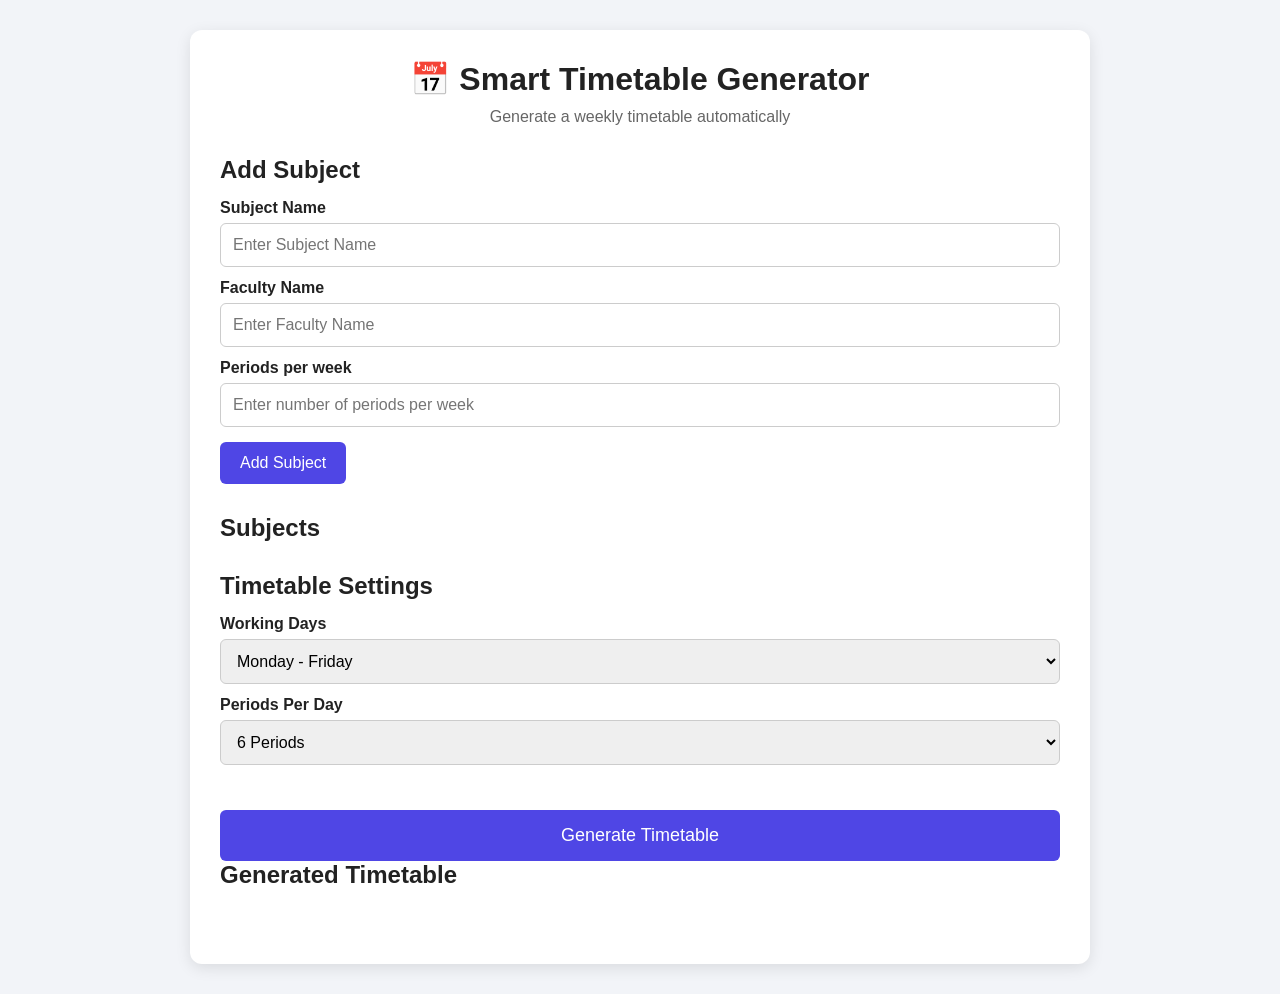
==== Smart-Timetable-Generator/index.html @ b75be43f "commit" ====
<!DOCTYPE html>
<html lang="en">

<head>
    <meta charset="UTF-8">

    <meta name="viewport" content="width=device-width, initial-scale=1.0">

    <title>Smart Timetable Generator</title>

    <link rel="stylesheet" href="style.css">
</head>

<body>

    <div class="container">

        <h1>📅 Smart Timetable Generator</h1>

        <p class="subtitle">
            Generate a weekly timetable automatically
        </p>


        <!-- Subject Input Section -->

        <div class="input-section">

            <h2>Add Subject</h2>

            <label for="subjectName">Subject Name</label>

            <input type="text" id="subjectName" placeholder="Enter Subject Name">

            <label for="facultyName">Faculty Name</label>

            <input type="text" id="facultyName" placeholder="Enter Faculty Name">

            <label for="periods">Periods per week</label>

            <input type="number" id="periods" placeholder="Enter number of periods per week">

            <button onclick="addSubject()">Add Subject</button>

        </div>


        <!-- Subject List -->

        <div class="subject-section">

            <h2>Subjects</h2>

            <ul id="subjectList"></ul>

        </div>


        <!-- Timetable Settings -->

        <div class="settings">

            <h2>Timetable Settings</h2>

            <label for="days">Working Days</label>

            <select id="days">

                <option value="5">Monday - Friday</option>
                <option value="6">Monday - Saturday</option>

            </select>


            <label for="periodsPerDay">Periods Per Day</label>

            <select id="periodsPerDay">

                <option value="5">5 Periods</option>
                <option value="6" selected>6 Periods</option>
                <option value="7">7 Periods</option>

            </select>

        </div>


        <!-- Generate Button -->

        <button
            class="generate-btn"
            onclick="generateTimetable()"
        >
            Generate Timetable
        </button>


        <!-- Result -->

        <div class="result">

            <h2>Generated Timetable</h2>

            <div id="timetable"></div>

        </div>

    </div>


    <script src="script.js"></script>

</body>

</html>
---- Smart-Timetable-Generator/style.css ----
* {
    box-sizing: border-box;
    margin: 0;
    padding: 0;
}

body {
    font-family: Arial, sans-serif;
    background: #f2f4f8;
    color: #222;
    padding: 30px;
}

.container {
    max-width: 900px;
    margin: auto;
    background: white;
    padding: 30px;
    border-radius: 12px;
    box-shadow: 0 4px 15px rgba(0, 0, 0, 0.1);
}

h1 {
    text-align: center;
    margin-bottom: 10px;
}

.subtitle {
    text-align: center;
    color: #666;
    margin-bottom: 30px;
}

h2 {
    margin-bottom: 15px;
}

.input-section,
.subject-section,
.settings,
.result {
    margin-bottom: 30px;
}

label {
    display: block;
    margin-top: 12px;
    margin-bottom: 6px;
    font-weight: bold;
}

input,
select {
    width: 100%;
    padding: 12px;
    border: 1px solid #ccc;
    border-radius: 6px;
    font-size: 16px;
}

button {
    margin-top: 15px;
    padding: 12px 20px;
    border: none;
    border-radius: 6px;
    background: #4f46e5;
    color: white;
    font-size: 16px;
    cursor: pointer;
}

button:hover {
    opacity: 0.9;
}

.subject-section ul {
    list-style: none;
}

.subject-section li {
    background: #f1f3f5;
    padding: 10px;
    margin-bottom: 8px;
    border-radius: 5px;
}

.generate-btn {
    width: 100%;
    font-size: 18px;
    padding: 15px;
}

#timetable {
    overflow-x: auto;
}

table {
    width: 100%;
    border-collapse: collapse;
    margin-top: 15px;
}

th,
td {
    border: 1px solid #ccc;
    padding: 12px;
    text-align: center;
}

th {
    background: #e9ecef;
}

td {
    background: #ffffff;
}

@media (max-width: 600px) {

    body {
        padding: 10px;
    }

    .container {
        padding: 20px;
    }

    th,
    td {
        padding: 8px;
        font-size: 13px;
    }
}
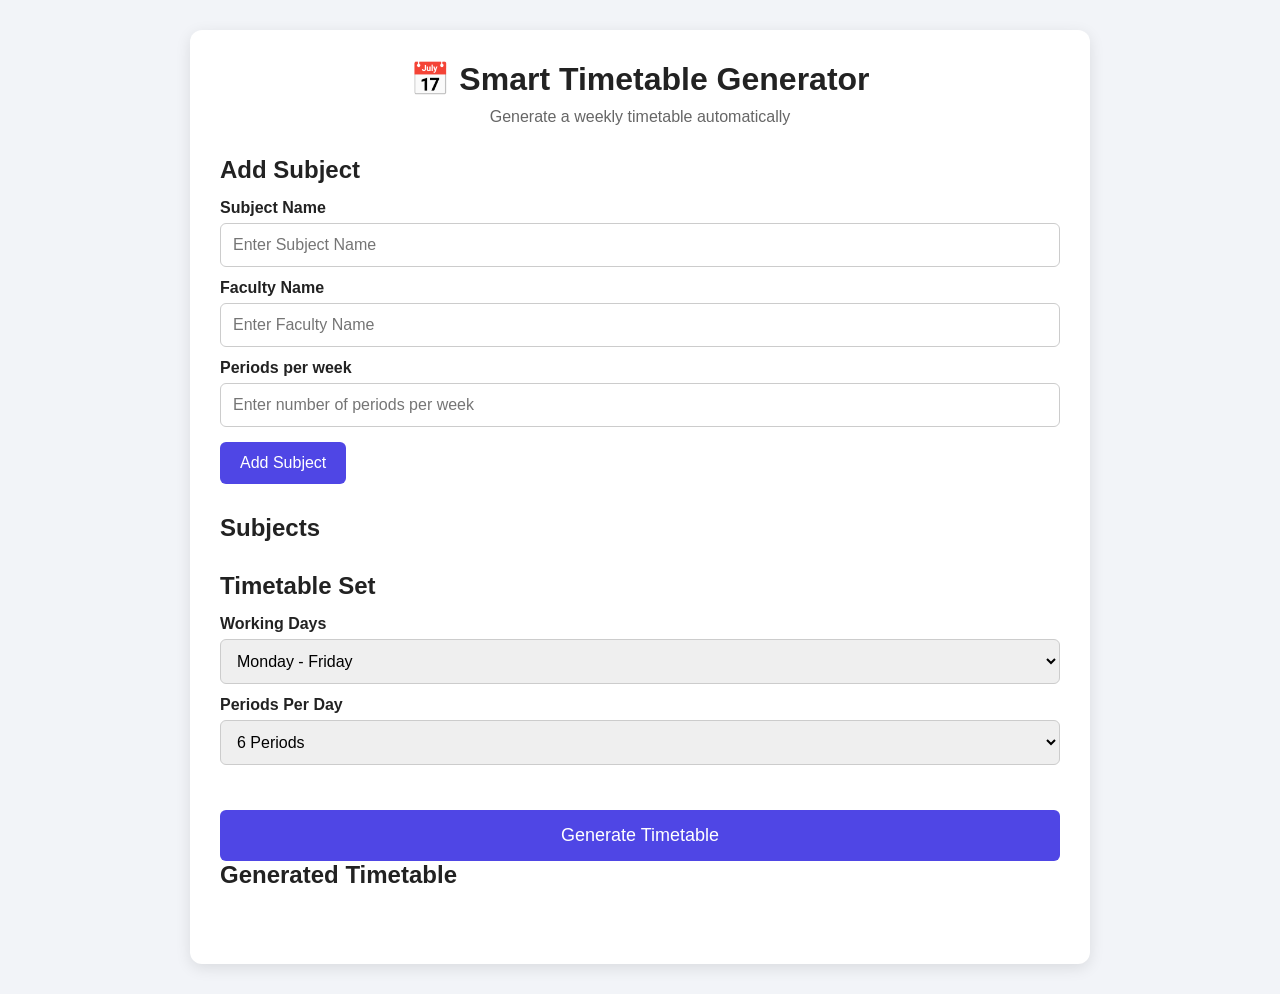
==== commit 99c3c6b7: "settings to set" ====
--- a/Smart-Timetable-Generator/index.html
+++ b/Smart-Timetable-Generator/index.html
@@ -60,7 +60,7 @@
 
         <div class="settings">
 
-            <h2>Timetable Settings</h2>
+            <h2>Timetable Set</h2>
 
             <label for="days">Working Days</label>
 
